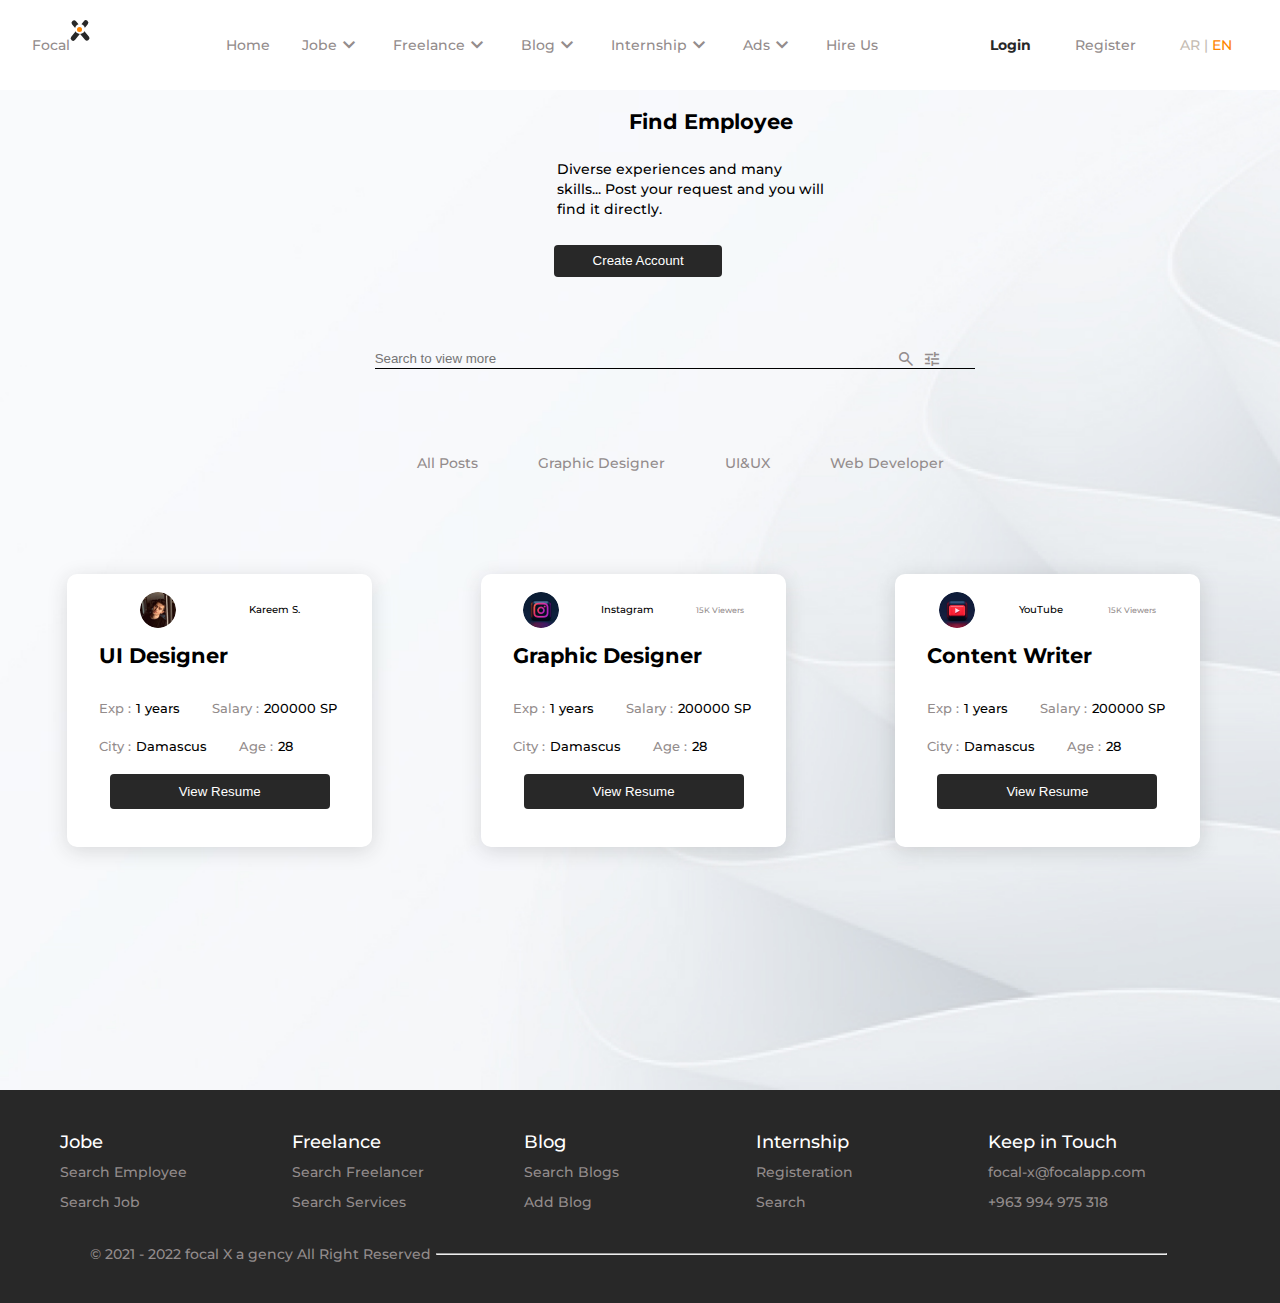
==== FindEmployee.html @ 555ce56d "task4" ====
<!DOCTYPE html>
<html lang="en">
<head>
    <meta charset="UTF-8">
    <meta http-equiv="X-UA-Compatible" content="IE=edge">
    <meta name="viewport" content="width=device-width, initial-scale=1.0">
    <link rel="stylesheet" href="https://fonts.googleapis.com/css2?family=Material+Symbols+Outlined:opsz,wght,FILL,GRAD@20..48,100..700,0..1,-50..200" />
        
    <!-- CSS Link -->
    
    <link rel="stylesheet" href="asste/css/stand.css">
    <link rel="stylesheet" href="asste/css/Job&Employee.css">
    <link rel="stylesheet" href="asste/css/card.css">

    <!-- font famile -->
    <link rel="stylesheet" href="https://fonts.googleapis.com/css2?family=Almarai:wght@300&family=Barlow:wght@100;200&family=Montserrat:wght@100;200;300;500&display=swap">
   
    <title>FindEmployee</title>
</head>
<body>
    <nav class="navbar" >
        <div class="loge" >
            <p>
                Focal
                <div class="X" > 
                    <div class="leftTop" ></div>
                    <div class="rightDown" ></div>
                    <div class="circle" >
                        <div class="circleSac" >

                        </div>
                    </div>
                </div>
            </p>
        </div>
        <div class="pages" >
            <a href="#home" class="home" >Home</a>
            <a href="#jobe">
                <div class="dropdown">Jobe 
                    <span class="material-symbols-outlined">
                        expand_more
                        </span>
                 </div>
               
            </a>
            <a href="#freelance">
                <div class="dropdown">Freelance 
                    <span class="material-symbols-outlined">
                        expand_more
                        </span>
                 </div>
            </a>
            <a href="#blog">
                <div class="dropdown">Blog 
                    <span class="material-symbols-outlined">
                        expand_more
                        </span>
                 </div>
            </a>
            <a href="#internship">
                <div class="dropdown">Internship 
                    <span class="material-symbols-outlined">
                        expand_more
                        </span>
                 </div>
            </a>
            <a href="#ads">
                <div class="dropdown">Ads 
                    <span class="material-symbols-outlined">
                        expand_more
                        </span>
                 </div>
            </a>
            <a href="#hireUs" class="hireUs" >Hire Us</a>
        </div>
        <div class="settings" >
            <a href="#login" class="login" > <b>Login</b> </a>
            <a href="#register" class="register" >Register</a>
            <a href="#AREN" class="lang" >AR | <span>EN</span> </a>
        </div>
    </nav>


    <main>
       
        <!-- findjobOrEmployee Section -->
    
    
    
        <div class="findjobOrEmployee" >
            <h2>Find Employee</h2>
            <p>Diverse experiences and many skills...
                Post your request and you will find it directly.</p>
            <button>Create Account</button>
        </div>
    
    
    
        <!-- search Section -->
    
    
    
    
        <div class="search" >
            <input type="text" placeholder="Search to view more" >
            <span class="material-symbols-outlined">
                search
            </span>
            <span class="material-symbols-outlined tune">
                tune
            </span>
        </div>
    
    
    
    
         <!-- filter Section -->
    
    
    
        <div class="filter" >
            <a href="#allPosts">All Posts</a>
            <a href="#graphicDesigner">Graphic Designer</a>
            <a href="#UI&UX">UI&UX</a>
            <a href="#webDeveloper">Web Developer</a>
        </div>
    
        <!-- card Section -->
    
        <div class="cardSection" >
           
            <div class="card">
                <div class="titleCard" >
                    <img src="asste/image/Ellipse 58.png" alt="" height="36" width="36"  >
                    <h4>Kareem S.</h4>
                    <!-- <p>15K Viewers</p> -->
                </div>
                
                <div class="jobDe" >
                    <h2>UI Designer</h2>
                </div>

                <div class="detailsCard" >
                    <div class="details" >
                        <div class="rowdetails" >
                            <label for="">Exp :</label>
                            <p>1 years</p>
                        </div>
                        <div class="rowdetails"  >
                            <label for="">Salary :</label>
                            <p>200000 SP</p>
                        </div>
                    </div>
                    <div class="details" >
                        <div class="rowdetails" >
                            <label for="">City :</label>
                            <p>Damascus</p>
                        </div>
                        <div class="rowdetails"  >
                            <label for="">Age :</label>
                            <p>28</p>
                        </div>
                    </div>
                     
                </div>

                <div class="moreInformationButton" >
                    <button>View Resume</button>
    
                </div>
    
            </div>
    
    
    
            <div class="card">
                <div class="titleCard" >
                    <img src="asste/image/Ellipse 57 (1).png" alt="" height="36" width="36"  >
                    <h4>Instagram</h4>
                    <p>15K Viewers</p>
                </div>
                <div class="jobDe" >
                    <h2>Graphic Designer</h2>
                </div>

                <div class="detailsCard" >
                    <div class="details" >
                        <div class="rowdetails" >
                            <label for="">Exp :</label>
                            <p>1 years</p>
                        </div>
                        <div class="rowdetails"  >
                            <label for="">Salary :</label>
                            <p>200000 SP</p>
                        </div>
                    </div>
                    <div class="details" >
                        <div class="rowdetails" >
                            <label for="">City :</label>
                            <p>Damascus</p>
                        </div>
                        <div class="rowdetails"  >
                            <label for="">Age :</label>
                            <p>28</p>
                        </div>
                    </div>
                     
                </div>


               <div class="moreInformationButton" >
                    <button>View Resume</button>
    
                </div>
    
    
            </div>
    
    
            <div class="card">
                <div class="titleCard" >
                    <img src="asste/image/Ellipse 57 (2).png" alt="" height="36" width="36"  >
                    <h4>YouTube</h4>
                    <p>15K Viewers</p>
                </div>
                <div class="jobDe" >
                    <h2>Content Writer</h2>
                </div>

                
                <div class="detailsCard" >
                    <div class="details" >
                        <div class="rowdetails" >
                            <label for="">Exp :</label>
                            <p>1 years</p>
                        </div>
                        <div class="rowdetails"  >
                            <label for="">Salary :</label>
                            <p>200000 SP</p>
                        </div>
                    </div>
                    <div class="details" >
                        <div class="rowdetails" >
                            <label for="">City :</label>
                            <p>Damascus</p>
                        </div>
                        <div class="rowdetails"  >
                            <label for="">Age :</label>
                            <p>28</p>
                        </div>
                    </div>
                     
                </div>


               <div class="moreInformationButton" >
                    <button>View Resume</button>
    
                </div>
    
            </div>
    
    
        </div>
    
    </main>

    <footer>
        <div class="footerPages" >
            <div class="footerPagesPart" >
                <a href="#jobe" class="titlePage" >Jobe</a>
                <a href="#searchEmployee">Search Employee</a>
                <a href="#searchJob">Search Job</a>
            </div>
            <div class="footerPagesPart" >
                <a href="#freelance" class="titlePage" >Freelance</a>
                <a href="#searchFreelancer">Search Freelancer</a>
                <a href="#searchServices">Search Services</a>
            </div>
            <div class="footerPagesPart" >
                <a href="#blog"class="titlePage" >Blog</a>
                <a href="#searchBlogs">Search Blogs</a>
                <a href="#addBlog">Add Blog</a>
            </div>
            <div class="footerPagesPart" >
                <a href="#internship" class="titlePage" >Internship</a>
                <a href="#registeration">Registeration</a>
                <a href="#search">Search</a>
            </div>
            <div class="footerPagesPart" >
                <a href="#hireUs" class="titlePage">Keep in Touch</a>
                <a href="#hireUs">focal-x@focalapp.com</a>
                <a href="#hireUs">+963 994 975 318</a>
            </div>
           
        </div>
        <div class="right" >
            <p>© 2021 - 2022 focal X a gency All Right Reserved</p>
            <hr>
        </div>
    </footer>
</body>
</html>
---- asste/css/stand.css ----
*{
    margin: 0;
    padding: 0;
    box-sizing: border-box;
}

a{
    color: #938C8C;
    text-decoration: none;
}

body{

    color: #938C8C;
    font-family: 'Montserrat';
    font-style: normal;
    font-weight: 500;
    font-size: 14px;
    line-height: 20px;
    position: relative;
    
}





/* nav section */


.navbar{

    font-family: 'Montserrat';
    height: 10vh;
    border-radius: 0px;
    background-color: #FFFFFF;
    /* position: absolute;
    left: 0%;
    right: 0%;
    top: 0%;
    bottom: 95.66%; */
    box-shadow: 0px 4px 20px rgba(0, 0, 0, 0.08);
    display: flex;
    justify-content: space-between;
    align-items: center;
   
}
.navbar .loge {

    display: flex;
    align-items: center;
    margin-left: 32px;
    
}

/* .navbar .loge p{

    font-family: 'Barlow' !important ;
    font-size: 14px;
    
} */
.navbar .pages  .dropdown,.navbar .pages {

    display: flex;
    align-items: center;
    margin-left: 32px;

}
.navbar .pages .home , .navbar .pages  .hireUs{
    
    margin-left: 32px;

}
.navbar .settings{
    
    margin-right: 28px;
}
.navbar .settings a{
    
    margin: 0 20px;
}

.navbar .settings .login{

    color: #282828;
}
.navbar .settings .lang span{

    color: #FF8500;

}
.navbar .settings .lang {

    color: #C5BCB3;

}


/* logo style */

.X .leftTop , .X .rightDown{

    background-color:#282828 ;
    width: 5px;
    height: 25px;
    border-top-left-radius: 20px;
    border-top-right-radius: 20px;
    border-bottom-left-radius: 20px;
    border-bottom-right-radius: 20px;
}

.X .leftTop{

    position: absolute;
    left: 78px;
    top: 18px;
    transform: rotate(320deg);
}

.X .rightDown{

    position: absolute;
    left: 77px;
    top: 18px;
    transform: rotate(39deg);
}

.circle{

    background-color: white;
    width: 10px;
    height: 10px;
    position: absolute;
    left: 75px;
    top: 24px;
    border-radius: 50px;
}


.circle .circleSac {

    background-color: #FF8500;
    width: 5px;
    height: 5px;
    position: absolute;
    left: 2px;
    top: 3px;
    border-radius: 50px;
} 



/* main section */



main{

    background-image: url(../image/bac.jpg);
    background-size: cover;
}





/* footer section */

footer{


    height: 213px;
    background-color: #282828;
}

.footerPages{

    display: flex;
    justify-content: center;

}

 .footerPagesPart{

    display: flex;
    flex-direction: column;
    margin: 32px 0;
    width: 232px;
}
.footerPagesPart a{

    margin-top: 10px;


}
.footerPagesPart .titlePage{

    font-size: 18px;
    color: #FFFFFF;

}

.right{

    display: flex;
    align-items: center;
}
.right p{

    margin-left: 90px;
}
hr{
    width: 731px;
    margin-left: 5px;
}
---- asste/css/Job&Employee.css ----
main{

    height: 1000px;
    color: #000000;

}



 /* findjobOrEmployee Section  */


.findjobOrEmployee h2 {

    position: absolute;
    left: 629px;
    top: 112px; 

}
.findjobOrEmployee p {

    position: absolute;
    width: 270px;
    height: 48px;
    left: 557px;
    top: 159px;
    
}

button{

    background-color: #282828;
    border: 0;
    color: #FFFFFF;
    border-radius: 4px;
    cursor: pointer;

}

.findjobOrEmployee button {

    /* background-color: #282828;
    border: 0;
    color: #FFFFFF;
    border-radius: 4px; */

    cursor: pointer;
    position: absolute;
    height: 32px;
    left: 43.27%;
    right: 43.56%;
    top: calc(44% - 32px/2 - 312.5px);

    
}



/* search Section */



main .search input{

    position: absolute;
    height: 32px;
    left: 29.27%;
    right: 43.56%;
    top: calc(52% - 32px/2 - 312.5px);
    border: 0;
    border-bottom: 1px solid #000000;
    height: 20px;
    width: 600px;
   background-color: #FFFFFF00;
}

main .search input:focus{
    
    outline: none;
    border-bottom: 1px solid #000000;



}
main .search span , main .search .tune {

    position: absolute;
    right: 43.56%;
    top: calc(52% - 32px/2 - 312.5px);
    color: #938C8C;
    font-size: 20px;

}

main .search .tune{

    left: 72%;

}

main .search span {
  
    left: 70%;

}




/* filter Section */




.filter{
    position: absolute;
    left: 30.27%;
    top: calc(60% - 32px/2 - 312.5px);
    color: #938C8C;
    display: flex;
    flex-wrap: nowrap;
    align-items: center;

}
.filter a{
   
    margin: 0 30px;

}

.filter a:hover{
   
    color: #000000;
    text-decoration:underline #FF8500;
   
}





/* card section */




.cardSection{

    position: absolute;
    bottom: 25.02%;
    left: 1%;
    width: 97vw;
    display: flex;
    justify-content: space-around;


}


.cardSection .card{

    margin: 0 40px;
    Width: 305px;
    Height: 401px;
    border: none;
    box-shadow: 0px 4px 20px rgba(40, 40, 40, 0.15);
    border-radius: 10px;
    background-color: #FFFFFF;

}

.cardSection .card .titleCard img{

    border-radius: 50px;

}

.cardSection .card .titleCard{

    display: flex;
    justify-content: space-evenly;
    align-items: center;
    margin: 18px 0;

}

.cardSection .card .titleCard h4 {

    font-weight: 500;
    font-size: 10px;
    line-height: 24px;

}

.cardSection .card .titleCard p {

    font-weight: 500;
    font-size: 8px;
    line-height: 24px;
    color: #938C8C;

}

.cardSection .card .detailsCard .details{

    display: flex;
    font-size: 13px;
}

.cardSection .card .detailsCard .details label{

    color: #938C8C;
 
}

.cardSection .card .detailsCard .details p{

    margin-left: 5px;
}

.cardSection .card .detailsCard .details label , .cardSection .card .jobDe h2, .card .status{

    margin-left: 32px;
    margin-bottom: 18px;
}

.cardSection .card .jobDe h2{

    margin-bottom: 32px !important;

}
.card .status{

    display: flex;
    justify-content: space-between;
    margin-right: 15px;
    font-size: 8px;
}

.card .status .timetable{

    display: flex;
    color: #938C8C;

}

.card .status .timetable .date{

    margin-left: 6px;
    
}

.card .status .activeInactive{

    display: flex;
    align-items: center;

}

.card .status .activeInactive span{

    margin-left: 1px;

}

.card .status .activeInactive span{

    color: #71AA27;

}

.card .status .activeInactive .activeInactiveCircle{

    background-color: #71AA27;
    width: 4px;
    height: 4px;
    border-radius: 50px;
    
}

.card .moreInformationButton{

    display: flex;
    justify-content: center;
   
}

.card .moreInformationButton button{

    /* background-color: #000000;
    border-radius: 4px;
    border: 0;
    color: #FFFFFF; */
    width: 220px;
    height: 35px;
}
---- asste/css/card.css ----
.cardSection .card {

    height: 273px;

}

.cardSection .card .detailsCard .details {

    display: flex;
    font-size: 13px;
    justify-content: flex-start;
}

.detailsCard .details .rowdetails{

display: flex;

}

.cardSection {
    
    position: absolute;
    bottom: 35.02%;
}
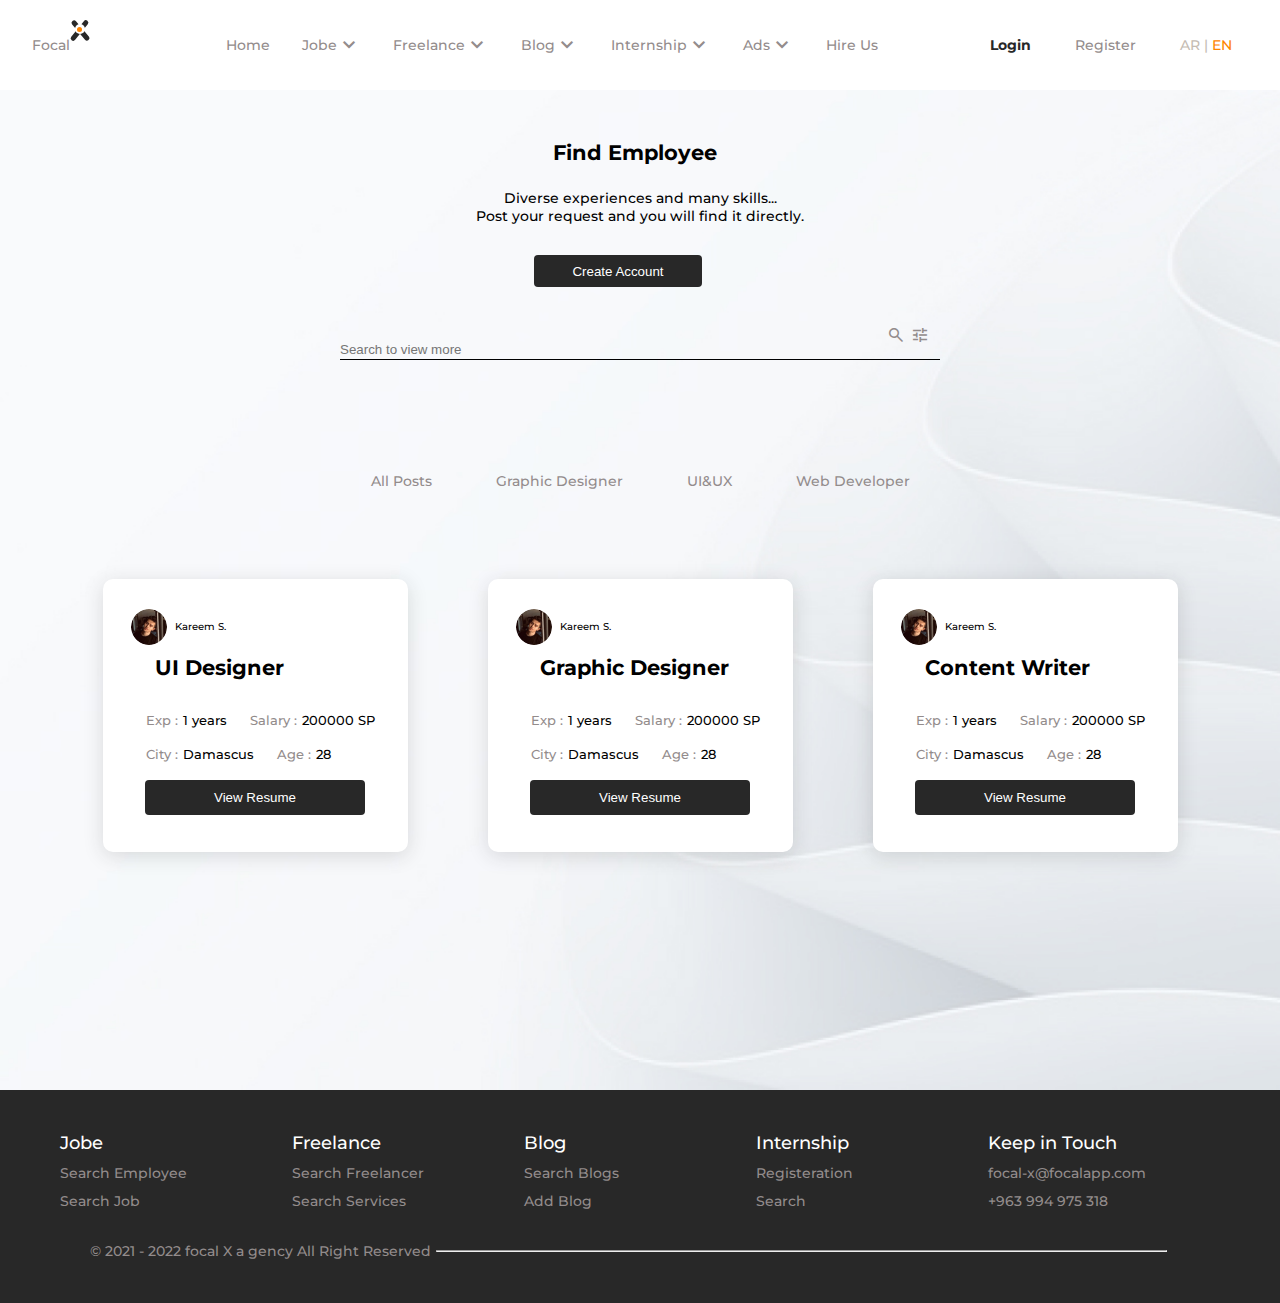
==== commit b8a6c8cb: "task4" ====
--- a/FindEmployee.html
+++ b/FindEmployee.html
@@ -8,9 +8,9 @@
         
     <!-- CSS Link -->
     
-    <link rel="stylesheet" href="asste/css/stand.css">
+    <link rel="stylesheet" href="asste/css/PageStructure.css">
     <link rel="stylesheet" href="asste/css/Job&Employee.css">
-    <link rel="stylesheet" href="asste/css/card.css">
+    <link rel="stylesheet" href="asste/css/Employeepage.css">
 
     <!-- font famile -->
     <link rel="stylesheet" href="https://fonts.googleapis.com/css2?family=Almarai:wght@300&family=Barlow:wght@100;200&family=Montserrat:wght@100;200;300;500&display=swap">
@@ -83,13 +83,17 @@
 
     <main>
        
-        <!-- findjobOrEmployee Section -->
+
+
+        <div class="mainSection" >
+
+              <!-- findjobOrEmployee Section -->
     
     
     
         <div class="findjobOrEmployee" >
             <h2>Find Employee</h2>
-            <p>Diverse experiences and many skills...
+            <p>Diverse experiences and many skills... <br>
                 Post your request and you will find it directly.</p>
             <button>Create Account</button>
         </div>
@@ -175,9 +179,9 @@
     
             <div class="card">
                 <div class="titleCard" >
-                    <img src="asste/image/Ellipse 57 (1).png" alt="" height="36" width="36"  >
-                    <h4>Instagram</h4>
-                    <p>15K Viewers</p>
+                    <img src="asste/image/Ellipse 58.png" alt="" height="36" width="36"  >
+                    <h4>Kareem S.</h4>
+                    <!-- <p>15K Viewers</p> -->
                 </div>
                 <div class="jobDe" >
                     <h2>Graphic Designer</h2>
@@ -219,9 +223,9 @@
     
             <div class="card">
                 <div class="titleCard" >
-                    <img src="asste/image/Ellipse 57 (2).png" alt="" height="36" width="36"  >
-                    <h4>YouTube</h4>
-                    <p>15K Viewers</p>
+                    <img src="asste/image/Ellipse 58.png" alt="" height="36" width="36"  >
+                    <h4>Kareem S.</h4>
+                    <!-- <p>15K Viewers</p> -->
                 </div>
                 <div class="jobDe" >
                     <h2>Content Writer</h2>
@@ -263,6 +267,10 @@
     
         </div>
     
+
+
+        </div>
+      
     </main>
 
     <footer>
--- a/asste/css/PageStructure.css
+++ b/asste/css/PageStructure.css
@@ -0,0 +1,210 @@
+*{
+    margin: 0;
+    padding: 0;
+    box-sizing: border-box;
+}
+
+a{
+    color: #938C8C;
+    text-decoration: none;
+}
+
+body{
+
+    color: #938C8C;
+    font-family: 'Montserrat';
+    font-style: normal;
+    font-weight: 500;
+    font-size: 14px;
+
+}
+
+
+
+
+
+/* nav section */
+
+
+.navbar{
+
+    font-family: 'Montserrat';
+    height: 10vh;
+    border-radius: 0px;
+    background-color: #FFFFFF;
+    box-shadow: 0px 4px 20px rgba(0, 0, 0, 0.08);
+    display: flex;
+    justify-content: space-between;
+    align-items: center;
+   
+}
+.navbar .loge {
+
+    display: flex;
+    align-items: center;
+    margin-left: 32px;
+    
+}
+
+/* .navbar .loge p{
+
+    font-family: 'Barlow' !important ;
+    font-size: 14px;
+    
+} */
+.navbar .pages  .dropdown,.navbar .pages {
+
+    display: flex;
+    align-items: center;
+    margin-left: 32px;
+
+}
+.navbar .pages .home , .navbar .pages  .hireUs{
+    
+    margin-left: 32px;
+
+}
+.navbar .settings{
+    
+    margin-right: 28px;
+}
+.navbar .settings a{
+    
+    margin: 0 20px;
+}
+
+.navbar .settings .login{
+
+    color: #282828;
+}
+.navbar .settings .lang span{
+
+    color: #FF8500;
+
+}
+.navbar .settings .lang {
+
+    color: #C5BCB3;
+
+}
+
+
+/* logo style */
+
+.X .leftTop , .X .rightDown{
+
+    background-color:#282828 ;
+    width: 5px;
+    height: 25px;
+    border-top-left-radius: 20px;
+    border-top-right-radius: 20px;
+    border-bottom-left-radius: 20px;
+    border-bottom-right-radius: 20px;
+}
+
+.X .leftTop{
+
+    position: absolute;
+    left: 78px;
+    top: 18px;
+    transform: rotate(320deg);
+}
+
+.X .rightDown{
+
+    position: absolute;
+    left: 77px;
+    top: 18px;
+    transform: rotate(39deg);
+}
+
+.circle{
+
+    background-color: white;
+    width: 10px;
+    height: 10px;
+    position: absolute;
+    left: 75px;
+    top: 24px;
+    border-radius: 50px;
+}
+
+
+.circle .circleSac {
+
+    background-color: #FF8500;
+    width: 5px;
+    height: 5px;
+    position: absolute;
+    left: 2px;
+    top: 3px;
+    border-radius: 50px;
+} 
+
+
+
+/* main section */
+
+
+
+main{
+
+    background-image: url(../image/bac.jpg);
+    background-size: cover;
+}
+
+
+
+
+
+/* footer section */
+
+footer{
+
+
+    height: 213px;
+    background-color: #282828;
+}
+
+.footerPages{
+
+    display: flex;
+    justify-content: center;
+
+}
+
+ .footerPagesPart{
+
+    display: flex;
+    flex-direction: column;
+    margin: 32px 0;
+    width: 232px;
+}
+.footerPagesPart a{
+
+    margin-top: 10px;
+
+
+}
+.footerPagesPart .titlePage{
+
+    font-size: 18px;
+    color: #FFFFFF;
+
+}
+
+.right{
+
+    display: flex;
+    align-items: center;
+}
+.right p{
+
+    margin-left: 90px;
+}
+hr{
+    width: 731px;
+    margin-left: 5px;
+}
+
+
--- a/asste/css/Job&Employee.css
+++ b/asste/css/Job&Employee.css
@@ -8,23 +8,27 @@
 
 
  /* findjobOrEmployee Section  */
-
-
-.findjobOrEmployee h2 {
-
-    position: absolute;
-    left: 629px;
-    top: 112px; 
-
-}
+ .mainSection{
+
+    display: flex;
+    flex-direction: column;
+    align-items: center;
+ 
+
+}
+
+
+ .findjobOrEmployee h2 {
+
+    margin-left: 101px;
+    margin-top: 50px;
+    margin-bottom: 24px;
+
+}
+
 .findjobOrEmployee p {
 
-    position: absolute;
-    width: 270px;
-    height: 48px;
-    left: 557px;
-    top: 159px;
-    
+    text-align-last: center;
 }
 
 button{
@@ -39,39 +43,30 @@
 
 .findjobOrEmployee button {
 
-    /* background-color: #282828;
-    border: 0;
-    color: #FFFFFF;
-    border-radius: 4px; */
-
     cursor: pointer;
-    position: absolute;
     height: 32px;
-    left: 43.27%;
-    right: 43.56%;
-    top: calc(44% - 32px/2 - 312.5px);
-
-    
+    width: 168px;
+    margin-left: 58px;
+    margin-top: 30px;
+ 
 }
 
 
 
 /* search Section */
 
-
+main .search{
+    position: relative;
+}
 
 main .search input{
 
-    position: absolute;
-    height: 32px;
-    left: 29.27%;
-    right: 43.56%;
-    top: calc(52% - 32px/2 - 312.5px);
     border: 0;
     border-bottom: 1px solid #000000;
     height: 20px;
     width: 600px;
-   background-color: #FFFFFF00;
+    background-color: #FFFFFF00;
+    margin-top: 53px;
 }
 
 main .search input:focus{
@@ -85,8 +80,7 @@
 main .search span , main .search .tune {
 
     position: absolute;
-    right: 43.56%;
-    top: calc(52% - 32px/2 - 312.5px);
+    top:38px;
     color: #938C8C;
     font-size: 20px;
 
@@ -94,13 +88,13 @@
 
 main .search .tune{
 
-    left: 72%;
+    left: 95%;
 
 }
 
 main .search span {
   
-    left: 70%;
+    left: 91%;
 
 }
 
@@ -113,15 +107,12 @@
 
 
 .filter{
-    position: absolute;
-    left: 30.27%;
-    top: calc(60% - 32px/2 - 312.5px);
-    color: #938C8C;
-    display: flex;
-    flex-wrap: nowrap;
-    align-items: center;
-
-}
+ 
+    margin-bottom: 39px;
+    margin-top: 112px;
+}
+
+
 .filter a{
    
     margin: 0 30px;
@@ -146,13 +137,9 @@
 
 .cardSection{
 
-    position: absolute;
-    bottom: 25.02%;
-    left: 1%;
-    width: 97vw;
     display: flex;
     justify-content: space-around;
-
+    margin-top: 50px;
 
 }
 
@@ -166,6 +153,7 @@
     box-shadow: 0px 4px 20px rgba(40, 40, 40, 0.15);
     border-radius: 10px;
     background-color: #FFFFFF;
+    padding: 20px;
 
 }
 
@@ -180,7 +168,7 @@
     display: flex;
     justify-content: space-evenly;
     align-items: center;
-    margin: 18px 0;
+    margin: 10px 0;
 
 }
 
@@ -189,7 +177,7 @@
     font-weight: 500;
     font-size: 10px;
     line-height: 24px;
-
+    margin-right: 45px;
 }
 
 .cardSection .card .titleCard p {
@@ -287,10 +275,6 @@
 
 .card .moreInformationButton button{
 
-    /* background-color: #000000;
-    border-radius: 4px;
-    border: 0;
-    color: #FFFFFF; */
     width: 220px;
     height: 35px;
 }
--- a/asste/css/Employeepage.css
+++ b/asste/css/Employeepage.css
@@ -0,0 +1,55 @@
+
+.cardSection .card {
+
+    height: 273px;
+
+}
+
+.cardSection .card .detailsCard{
+
+    display: flex;
+    flex-wrap: wrap;
+    justify-content: flex-start;
+
+}
+
+.cardSection .card .titleCard {
+ 
+    justify-content: flex-start;
+
+
+}
+
+.cardSection .card .titleCard h4 ,.cardSection .card .titleCard img{
+
+    margin-left: 8px;
+}
+
+.cardSection .card .detailsCard .details {
+
+    display: flex;
+    font-size: 13px;
+    justify-content: flex-start;
+}
+
+.cardSection .card .detailsCard .details label {
+    margin-left: 23px;
+}
+
+
+.detailsCard .details .rowdetails{
+
+    display: flex;
+
+}
+
+
+ /* findjobOrEmployee Section  */
+
+
+.findjobOrEmployee h2 {
+
+    margin-left: 77px;
+
+}
+
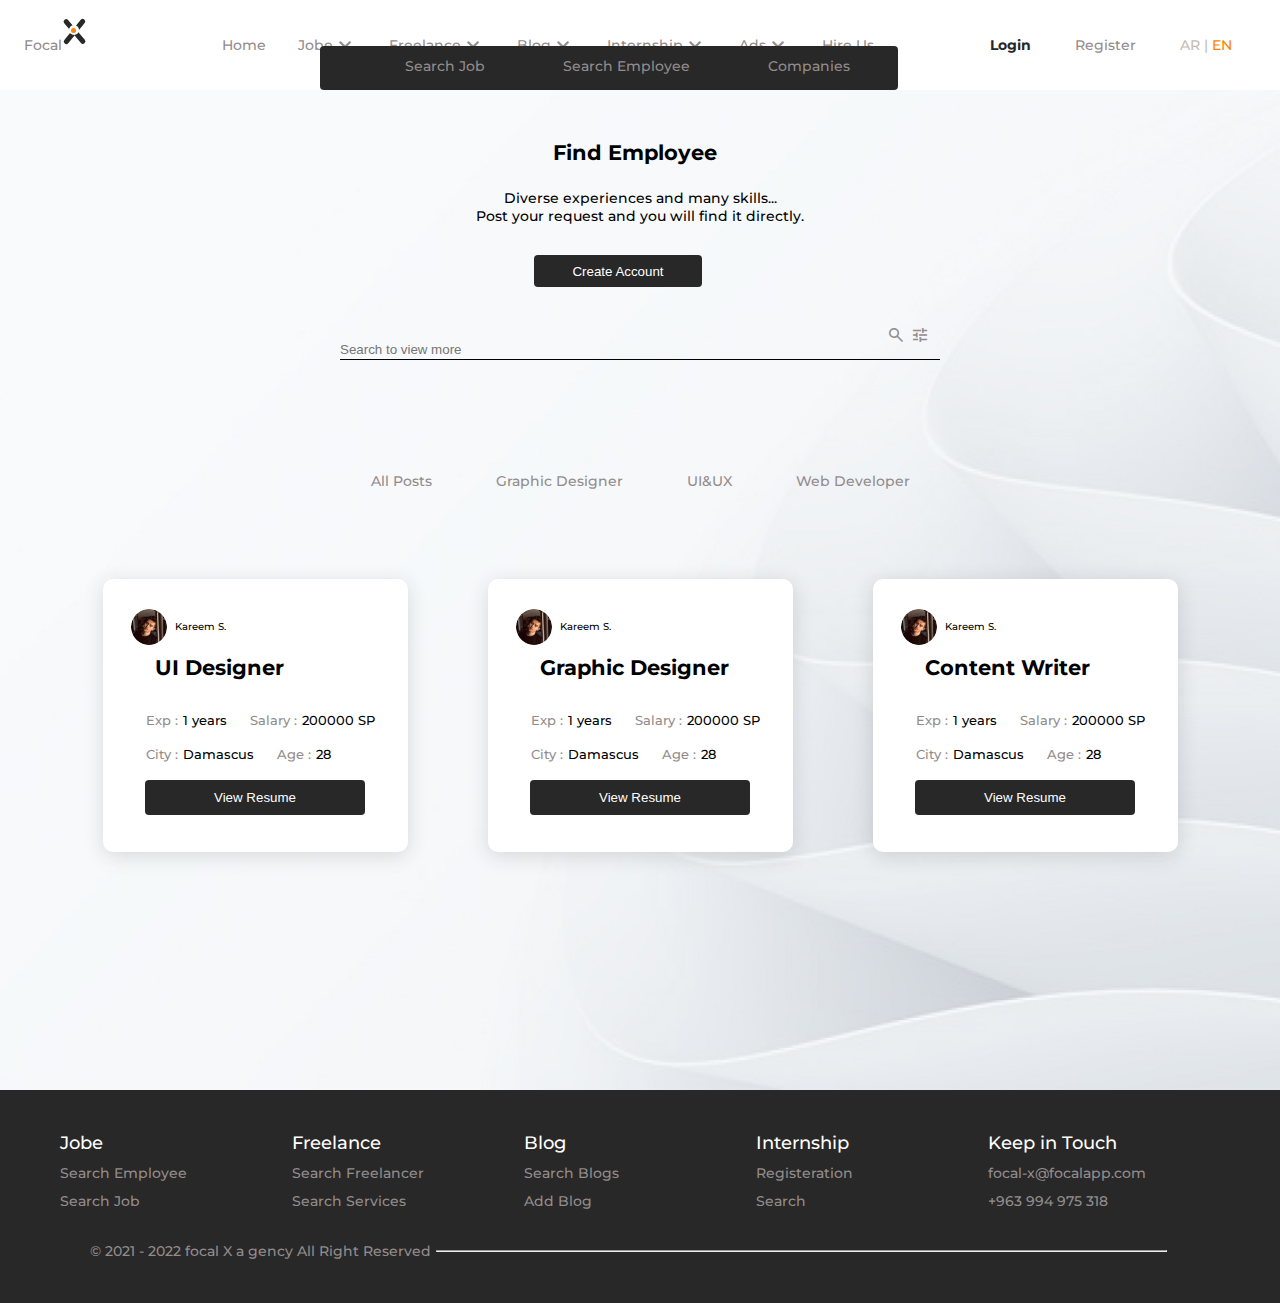
==== commit e7e3e333: "task4" ====
--- a/FindEmployee.html
+++ b/FindEmployee.html
@@ -80,7 +80,11 @@
         </div>
     </nav>
 
-
+    <div class="drapdown" >
+        <a href="FindJob.html">Search Job</a>
+        <a href="FindEmployee.html">Search Employee</a>
+        <a href="TopSyria'sCompanies.html">Companies</a>
+    </div>
     <main>
        
 
--- a/asste/css/PageStructure.css
+++ b/asste/css/PageStructure.css
@@ -40,23 +40,22 @@
 }
 .navbar .loge {
 
+
+    margin-left: 24px;
+    
+}
+
+/* .navbar .loge p{
+
+    font-family: 'Barlow' !important ;
+    font-size: 14px;
+    
+} */
+.navbar .pages  .dropdown,.navbar .pages {
+
     display: flex;
     align-items: center;
     margin-left: 32px;
-    
-}
-
-/* .navbar .loge p{
-
-    font-family: 'Barlow' !important ;
-    font-size: 14px;
-    
-} */
-.navbar .pages  .dropdown,.navbar .pages {
-
-    display: flex;
-    align-items: center;
-    margin-left: 32px;
 
 }
 .navbar .pages .home , .navbar .pages  .hireUs{
@@ -95,26 +94,24 @@
 
     background-color:#282828 ;
     width: 5px;
-    height: 25px;
+    height: 31px;
     border-top-left-radius: 20px;
     border-top-right-radius: 20px;
     border-bottom-left-radius: 20px;
     border-bottom-right-radius: 20px;
+    left: 72px;
+    top: 16px;
 }
 
 .X .leftTop{
 
     position: absolute;
-    left: 78px;
-    top: 18px;
     transform: rotate(320deg);
 }
 
 .X .rightDown{
 
     position: absolute;
-    left: 77px;
-    top: 18px;
     transform: rotate(39deg);
 }
 
@@ -124,9 +121,10 @@
     width: 10px;
     height: 10px;
     position: absolute;
-    left: 75px;
-    top: 24px;
+    left: 69px;
+    top: 25px;
     border-radius: 50px;
+
 }
 
 
@@ -143,6 +141,30 @@
 
 
 
+.drapdown{
+
+    background-color: #282828;
+    width: 578px;
+    height: 44px;
+    position: absolute;
+    border-radius: 4px;
+    left: 25%;
+    color: #938C8C;
+    top: 46px;
+    padding: 11px;
+}
+.drapdown a{
+
+    margin-left: 74px;
+
+}
+.drapdown a:hover{
+
+    color: #FF8500;
+    text-decoration:underline #FF8500;
+
+}
+
 /* main section */
 
 
--- a/asste/css/Job&Employee.css
+++ b/asste/css/Job&Employee.css
@@ -8,6 +8,7 @@
 
 
  /* findjobOrEmployee Section  */
+
  .mainSection{
 
     display: flex;
@@ -75,7 +76,6 @@
     border-bottom: 1px solid #000000;
 
 
-
 }
 main .search span , main .search .tune {
 
@@ -116,14 +116,15 @@
 .filter a{
    
     margin: 0 30px;
+   
 
 }
 
 .filter a:hover{
    
     color: #000000;
-    text-decoration:underline #FF8500;
-   
+    text-decoration: 2px underline #FF8500;
+    text-decoration-skip: word-spacing;
 }
 
 
